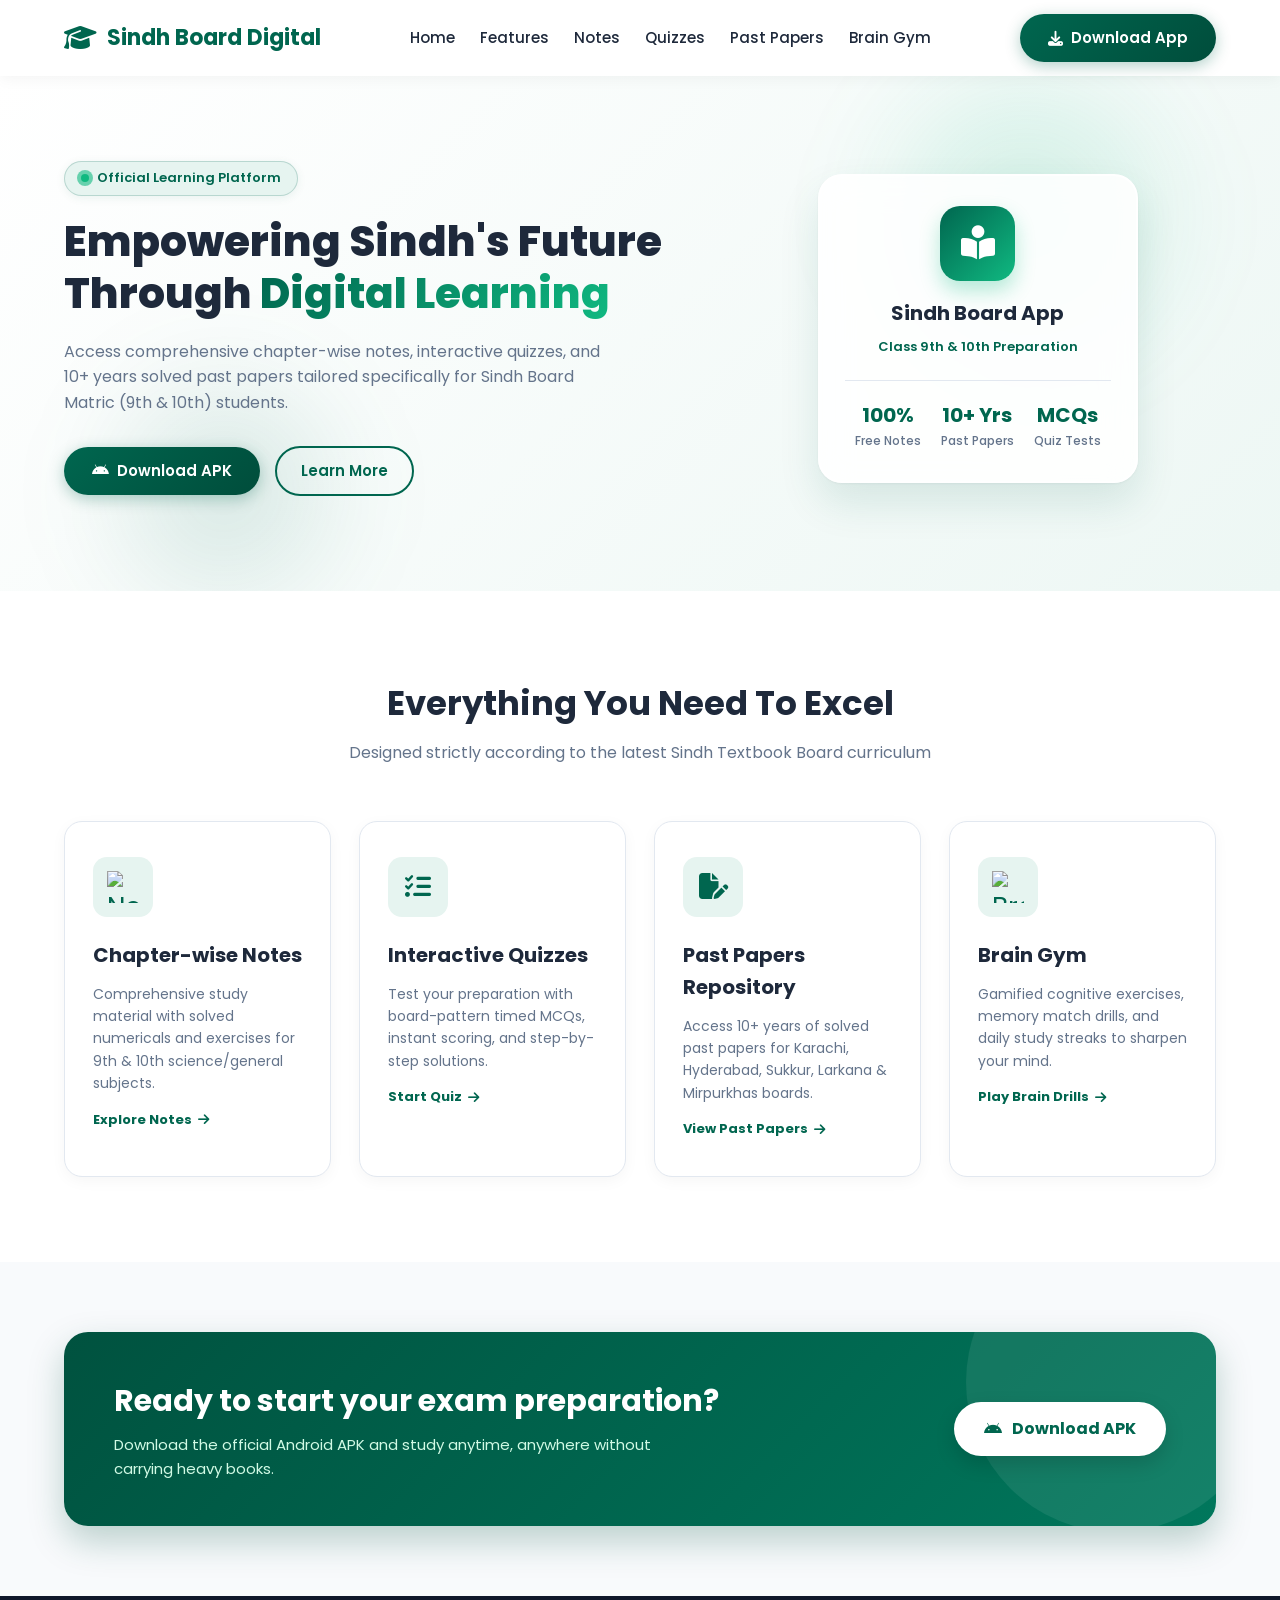
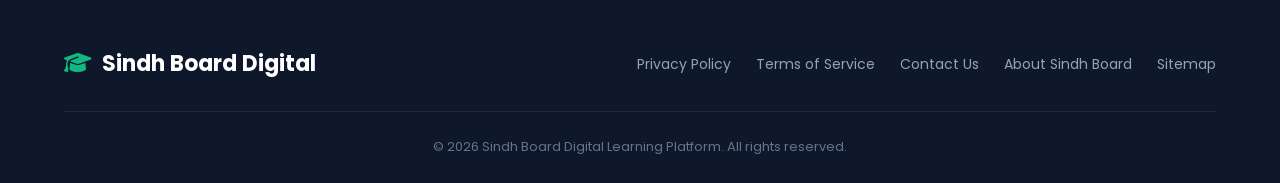
==== index.html @ 85d9850c "add new files and removes files" ====
<!DOCTYPE html>
<html lang="en">

<head>
        <meta charset="UTF-8">
        <meta name="viewport" content="width=device-width, initial-scale=1.0">
        <title>Sindh Board Digital Learning Platform - 9th & 10th</title>

        <link href="https://fonts.googleapis.com/css2?family=Poppins:wght@300;400;500;600;700;800&display=swap"
                rel="stylesheet">
        <link rel="stylesheet" href="https://cdnjs.cloudflare.com/ajax/libs/font-awesome/6.4.0/css/all.min.css">

        <style>
                * {
                        margin: 0;
                        padding: 0;
                        box-sizing: border-box;
                        font-family: 'Poppins', sans-serif;
                }

                :root {
                        --primary-color: #00664f;
                        /* Sindh Board Brand Green */
                        --primary-dark: #004d3b;
                        --primary-light: #e6f4f0;
                        --accent-glow: #10b981;
                        /* Uiverse Emerald Glow */
                        --secondary-color: #f59e0b;
                        --text-dark: #1e293b;
                        --text-muted: #64748b;
                        --bg-light: #f8fafc;
                        --white: #ffffff;
                }

                html {
                        scroll-behavior: smooth;
                }

                body {
                        background-color: var(--bg-light);
                        color: var(--text-dark);
                        line-height: 1.6;
                        overflow-x: hidden;
                }

                a {
                        text-decoration: none;
                        color: inherit;
                }

                .container {
                        width: 90%;
                        max-width: 1200px;
                        margin: auto;
                }

                /* =========================================
           2. Navigation Bar
           ========================================= */
                .navbar {
                        background: rgba(255, 255, 255, 0.92);
                        backdrop-filter: blur(12px);
                        box-shadow: 0 2px 15px rgba(0, 0, 0, 0.05);
                        position: sticky;
                        top: 0;
                        z-index: 100;
                        transition: all 0.3s ease;
                }

                .navbar .container {
                        display: flex;
                        justify-content: space-between;
                        align-items: center;
                        padding: 14px 0;
                }

                .logo {
                        display: flex;
                        align-items: center;
                        gap: 10px;
                        font-size: 22px;
                        font-weight: 700;
                        color: var(--primary-color);
                }

                .logo i {
                        font-size: 26px;
                        animation: pulse-icon 2.5s infinite ease-in-out;
                }

                @keyframes pulse-icon {

                        0%,
                        100% {
                                transform: scale(1);
                        }

                        50% {
                                transform: scale(1.15) rotate(-5deg);
                                color: var(--accent-glow);
                        }
                }

                .nav-links {
                        display: flex;
                        list-style: none;
                        gap: 25px;
                }

                .nav-links a {
                        color: var(--text-dark);
                        font-weight: 500;
                        font-size: 15px;
                        position: relative;
                        padding: 5px 0;
                        transition: color 0.3s ease;
                }

                /* Uiverse Style Animated Underline */
                .nav-links a::after {
                        content: '';
                        position: absolute;
                        bottom: 0;
                        left: 0;
                        width: 0%;
                        height: 2px;
                        background: var(--primary-color);
                        transition: width 0.3s ease;
                        border-radius: 2px;
                }

                .nav-links a:hover::after {
                        width: 100%;
                }

                .nav-links a:hover {
                        color: var(--primary-color);
                }

                /* =========================================
           3. UIverse.io Styled Buttons
           ========================================= */
                /* Uiverse Shiny Shimmer Button */
                .uiverse-btn-shine {
                        position: relative;
                        padding: 12px 28px;
                        font-size: 15px;
                        font-weight: 600;
                        color: #ffffff;
                        background: linear-gradient(135deg, var(--primary-color) 0%, var(--primary-dark) 100%);
                        border: none;
                        border-radius: 30px;
                        cursor: pointer;
                        overflow: hidden;
                        box-shadow: 0 4px 15px rgba(0, 102, 79, 0.3);
                        display: inline-flex;
                        align-items: center;
                        gap: 8px;
                        transition: all 0.3s cubic-bezier(0.25, 0.8, 0.25, 1);
                }

                .uiverse-btn-shine::before {
                        content: '';
                        position: absolute;
                        top: 0;
                        left: -100%;
                        width: 60%;
                        height: 100%;
                        background: linear-gradient(90deg, transparent, rgba(255, 255, 255, 0.4), transparent);
                        transform: skewX(-25deg);
                        transition: all 0.75s;
                }

                .uiverse-btn-shine:hover::before {
                        left: 150%;
                }

                .uiverse-btn-shine:hover {
                        transform: translateY(-3px);
                        box-shadow: 0 8px 25px rgba(0, 102, 79, 0.45);
                }

                .uiverse-btn-shine:active {
                        transform: translateY(1px);
                }

                /* Uiverse Glowing Outline Button */
                .uiverse-btn-outline {
                        position: relative;
                        padding: 11px 24px;
                        font-size: 15px;
                        font-weight: 600;
                        color: var(--primary-color);
                        background: transparent;
                        border: 2px solid var(--primary-color);
                        border-radius: 30px;
                        cursor: pointer;
                        overflow: hidden;
                        transition: all 0.3s ease;
                        z-index: 1;
                }

                .uiverse-btn-outline::before {
                        content: '';
                        position: absolute;
                        top: 0;
                        left: 0;
                        width: 0;
                        height: 100%;
                        background: var(--primary-color);
                        transition: width 0.3s ease;
                        z-index: -1;
                }

                .uiverse-btn-outline:hover {
                        color: var(--white);
                        box-shadow: 0 5px 15px rgba(0, 102, 79, 0.25);
                        transform: translateY(-2px);
                }

                .uiverse-btn-outline:hover::before {
                        width: 100%;
                }

                /* =========================================
           4. Hero Section & Uiverse Floating Elements
           ========================================= */
                .hero {
                        position: relative;
                        padding: 85px 0 95px 0;
                        background: linear-gradient(135deg, #ffffff 0%, #edf7f4 100%);
                        overflow: hidden;
                }

                /* Uiverse Glowing Background Floating Blur Orbs */
                .hero-blob-1 {
                        position: absolute;
                        top: -50px;
                        right: 5%;
                        width: 380px;
                        height: 380px;
                        background: radial-gradient(circle, rgba(16, 185, 129, 0.18) 0%, rgba(255, 255, 255, 0) 70%);
                        border-radius: 50%;
                        filter: blur(40px);
                        animation: uiverse-blob-float 8s infinite alternate ease-in-out;
                        pointer-events: none;
                }

                .hero-blob-2 {
                        position: absolute;
                        bottom: -60px;
                        left: 5%;
                        width: 320px;
                        height: 320px;
                        background: radial-gradient(circle, rgba(0, 102, 79, 0.15) 0%, rgba(255, 255, 255, 0) 70%);
                        border-radius: 50%;
                        filter: blur(40px);
                        animation: uiverse-blob-float 10s infinite alternate-reverse ease-in-out;
                        pointer-events: none;
                }

                @keyframes uiverse-blob-float {
                        0% {
                                transform: translate(0, 0) scale(1);
                        }

                        100% {
                                transform: translate(40px, 30px) scale(1.15);
                        }
                }

                .hero-content {
                        display: flex;
                        align-items: center;
                        justify-content: space-between;
                        gap: 40px;
                        position: relative;
                        z-index: 2;
                }

                .hero-text {
                        flex: 1.2;
                }

                /* Uiverse Glowing Badge with Pulse Dot */
                .uiverse-badge {
                        display: inline-flex;
                        align-items: center;
                        gap: 8px;
                        background-color: var(--primary-light);
                        color: var(--primary-color);
                        padding: 6px 16px;
                        border-radius: 30px;
                        font-size: 13px;
                        font-weight: 600;
                        margin-bottom: 20px;
                        border: 1px solid rgba(0, 102, 79, 0.2);
                        box-shadow: 0 2px 10px rgba(0, 102, 79, 0.08);
                }

                .pulse-dot {
                        width: 8px;
                        height: 8px;
                        background-color: #10b981;
                        border-radius: 50%;
                        position: relative;
                }

                .pulse-dot::after {
                        content: '';
                        position: absolute;
                        top: -4px;
                        left: -4px;
                        width: 16px;
                        height: 16px;
                        border-radius: 50%;
                        background-color: #10b981;
                        opacity: 0.6;
                        animation: uiverse-pulse-ring 1.8s infinite;
                }

                @keyframes uiverse-pulse-ring {
                        0% {
                                transform: scale(0.5);
                                opacity: 0.8;
                        }

                        100% {
                                transform: scale(2.2);
                                opacity: 0;
                        }
                }

                .hero-text h1 {
                        font-size: 42px;
                        line-height: 1.25;
                        color: var(--text-dark);
                        margin-bottom: 18px;
                        font-weight: 800;
                }

                .hero-text h1 span {
                        background: linear-gradient(135deg, var(--primary-color), #10b981);
                        -webkit-background-clip: text;
                        -webkit-text-fill-color: transparent;
                }

                .hero-text p {
                        font-size: 16px;
                        color: var(--text-muted);
                        margin-bottom: 30px;
                        max-width: 540px;
                }

                .hero-buttons {
                        display: flex;
                        gap: 15px;
                        align-items: center;
                }

                .hero-image {
                        flex: 0.9;
                        display: flex;
                        justify-content: center;
                        position: relative;
                }

                /* =========================================
           5. UIverse.io Floating 3D Glassmorphism Card
           ========================================= */
                .uiverse-floating-card {
                        background: rgba(255, 255, 255, 0.88);
                        backdrop-filter: blur(16px);
                        border: 2px solid rgba(255, 255, 255, 0.9);
                        border-radius: 24px;
                        padding: 30px 25px;
                        width: 320px;
                        box-shadow: 0 20px 40px rgba(0, 102, 79, 0.12),
                                0 1px 3px rgba(0, 0, 0, 0.05);
                        text-align: center;
                        position: relative;
                        animation: uiverse-float 4s ease-in-out infinite;
                        transition: transform 0.3s ease, box-shadow 0.3s ease;
                }

                .uiverse-floating-card:hover {
                        animation-play-state: paused;
                        transform: translateY(-8px) scale(1.02);
                        box-shadow: 0 25px 50px rgba(0, 102, 79, 0.2);
                }

                @keyframes uiverse-float {
                        0% {
                                transform: translateY(0px);
                        }

                        50% {
                                transform: translateY(-12px);
                        }

                        100% {
                                transform: translateY(0px);
                        }
                }

                .uiverse-card-icon {
                        width: 75px;
                        height: 75px;
                        background: linear-gradient(135deg, var(--primary-color) 0%, #10b981 100%);
                        color: var(--white);
                        border-radius: 20px;
                        display: flex;
                        align-items: center;
                        justify-content: center;
                        font-size: 34px;
                        margin: 0 auto 16px;
                        box-shadow: 0 10px 20px rgba(16, 185, 129, 0.3);
                        animation: icon-float 3s ease-in-out infinite;
                }

                @keyframes icon-float {

                        0%,
                        100% {
                                transform: rotate(0deg);
                        }

                        50% {
                                transform: rotate(5deg) scale(1.05);
                        }
                }

                .uiverse-floating-card h3 {
                        color: var(--text-dark);
                        font-size: 20px;
                        font-weight: 700;
                        margin-bottom: 4px;
                }

                .uiverse-floating-card span {
                        color: var(--primary-color);
                        font-weight: 600;
                        font-size: 13px;
                }

                .app-stats {
                        display: flex;
                        justify-content: space-around;
                        margin-top: 22px;
                        padding-top: 18px;
                        border-top: 1px solid #e2e8f0;
                }

                .stat-item h4 {
                        color: var(--primary-color);
                        font-size: 20px;
                        font-weight: 700;
                }

                .stat-item p {
                        font-size: 12px;
                        color: var(--text-muted);
                        font-weight: 500;
                }

                /* =========================================
           6. Features Section & Uiverse Glowing Cards
           ========================================= */
                .features {
                        padding: 85px 0;
                        background-color: var(--white);
                        position: relative;
                }

                .section-header {
                        text-align: center;
                        margin-bottom: 55px;
                }

                .section-header h2 {
                        font-size: 34px;
                        color: var(--text-dark);
                        font-weight: 700;
                        margin-bottom: 10px;
                }

                .section-header p {
                        color: var(--text-muted);
                        font-size: 16px;
                }

                .features-grid {
                        display: grid;
                        grid-template-columns: repeat(auto-fit, minmax(260px, 1fr));
                        gap: 28px;
                }

                /* Uiverse Glowing Gradient Border Feature Card */
                .uiverse-feature-card {
                        background-color: #ffffff;
                        padding: 35px 28px;
                        border-radius: 18px;
                        border: 1px solid #e2e8f0;
                        position: relative;
                        overflow: hidden;
                        transition: all 0.4s cubic-bezier(0.175, 0.885, 0.32, 1.275);
                        box-shadow: 0 4px 15px rgba(0, 0, 0, 0.04);
                        z-index: 1;
                }

                /* Animated Glowing Top Bar */
                .uiverse-feature-card::before {
                        content: '';
                        position: absolute;
                        top: 0;
                        left: 0;
                        width: 100%;
                        height: 4px;
                        background: linear-gradient(90deg, var(--primary-color), var(--accent-glow));
                        transform: scaleX(0);
                        transform-origin: left;
                        transition: transform 0.4s ease;
                }

                .uiverse-feature-card:hover {
                        transform: translateY(-8px);
                        border-color: rgba(16, 185, 129, 0.4);
                        box-shadow: 0 15px 30px rgba(0, 102, 79, 0.12);
                }

                .uiverse-feature-card:hover::before {
                        transform: scaleX(1);
                }

                .feature-icon-box {
                        width: 60px;
                        height: 60px;
                        background-color: var(--primary-light);
                        color: var(--primary-color);
                        border-radius: 14px;
                        display: flex;
                        align-items: center;
                        justify-content: center;
                        font-size: 26px;
                        margin-bottom: 22px;
                        transition: all 0.3s ease;
                }

                .uiverse-feature-card:hover .feature-icon-box {
                        background-color: var(--primary-color);
                        color: var(--white);
                        transform: scale(1.1) rotate(5deg);
                        box-shadow: 0 8px 18px rgba(0, 102, 79, 0.25);
                }

                .uiverse-feature-card h3 {
                        font-size: 20px;
                        color: var(--text-dark);
                        font-weight: 700;
                        margin-bottom: 12px;
                }

                .uiverse-feature-card p {
                        font-size: 14px;
                        color: var(--text-muted);
                        line-height: 1.6;
                }

                /* =========================================
           7. Uiverse Animated CTA Banner
           ========================================= */
                .cta-section {
                        padding: 70px 0;
                        background-color: var(--bg-light);
                }

                .uiverse-cta-box {
                        background: linear-gradient(135deg, #00523f 0%, #00775c 50%, #064e3b 100%);
                        background-size: 200% 200%;
                        animation: uiverse-gradient-shift 6s ease infinite;
                        color: var(--white);
                        padding: 45px 50px;
                        border-radius: 24px;
                        display: flex;
                        justify-content: space-between;
                        align-items: center;
                        position: relative;
                        overflow: hidden;
                        box-shadow: 0 15px 35px rgba(0, 82, 63, 0.25);
                }

                @keyframes uiverse-gradient-shift {
                        0% {
                                background-position: 0% 50%;
                        }

                        50% {
                                background-position: 100% 50%;
                        }

                        100% {
                                background-position: 0% 50%;
                        }
                }

                .uiverse-cta-box::after {
                        content: '';
                        position: absolute;
                        width: 300px;
                        height: 300px;
                        background: rgba(255, 255, 255, 0.08);
                        border-radius: 50%;
                        top: -100px;
                        right: -50px;
                        pointer-events: none;
                }

                .cta-text h2 {
                        font-size: 30px;
                        font-weight: 700;
                        margin-bottom: 8px;
                }

                .cta-text p {
                        color: #d1fae5;
                        font-size: 15px;
                        max-width: 550px;
                }

                .btn-uiverse-white {
                        background-color: var(--white);
                        color: var(--primary-color);
                        padding: 14px 30px;
                        border-radius: 30px;
                        font-size: 16px;
                        font-weight: 700;
                        border: none;
                        cursor: pointer;
                        display: inline-flex;
                        align-items: center;
                        gap: 10px;
                        box-shadow: 0 8px 20px rgba(0, 0, 0, 0.15);
                        transition: all 0.3s ease;
                        white-space: nowrap;
                        position: relative;
                        z-index: 2;
                }

                .btn-uiverse-white:hover {
                        background-color: #f0fdf4;
                        transform: translateY(-3px) scale(1.03);
                        box-shadow: 0 12px 25px rgba(0, 0, 0, 0.25);
                        color: var(--primary-dark);
                }

                /* =========================================
           8. Footer
           ========================================= */
                .footer {
                        background-color: #0f172a;
                        color: #94a3b8;
                        padding: 50px 0 25px 0;
                }

                .footer-content {
                        display: flex;
                        justify-content: space-between;
                        align-items: center;
                        flex-wrap: wrap;
                        gap: 25px;
                        padding-bottom: 30px;
                        border-bottom: 1px solid #1e293b;
                }

                .footer-logo {
                        font-size: 22px;
                        font-weight: 700;
                        color: var(--white);
                        display: flex;
                        align-items: center;
                        gap: 10px;
                }

                .footer-links {
                        display: flex;
                        list-style: none;
                        gap: 25px;
                        flex-wrap: wrap;
                }

                .footer-links a {
                        color: #94a3b8;
                        font-size: 14px;
                        transition: all 0.3s ease;
                }

                .footer-links a:hover {
                        color: #10b981;
                        transform: translateX(3px);
                }

                .footer-bottom {
                        text-align: center;
                        padding-top: 25px;
                        font-size: 13px;
                        color: #64748b;
                }

                /* =========================================
           9. Mobile Responsive Media Queries
           ========================================= */
                @media (max-width: 768px) {
                        .nav-links {
                                display: none;
                        }

                        .hero {
                                padding: 50px 0;
                        }

                        .hero-content {
                                flex-direction: column;
                                text-align: center;
                        }

                        .hero-text h1 {
                                font-size: 32px;
                        }

                        .hero-buttons {
                                justify-content: center;
                        }

                        .uiverse-cta-box {
                                flex-direction: column;
                                text-align: center;
                                gap: 25px;
                                padding: 35px 25px;
                        }

                        .footer-content {
                                flex-direction: column;
                                text-align: center;
                        }
                }
        </style>
</head>

<body>

        <!-- 1. NAVIGATION BAR -->
        <header class="navbar">
                <div class="container">
                        <a href="sindh_board_digital_learning_platform.html" class="logo">
                                <i class="fa-solid fa-graduation-cap" style="color: #00664f;"></i>
                                <span>Sindh Board Digital</span>
                        </a>

                        <ul class="nav-links">
                                <li><a href="sindh_board_digital_learning_platform.html">Home</a></li>
                                <li><a href="features.html">Features</a></li>
                                <li><a href="notes.html">Notes</a></li>
                                <li><a href="quizzes.html">Quizzes</a></li>
                                <li><a href="past_papers.html">Past Papers</a></li>
                                <li><a href="brain_gym.html">Brain Gym</a></li>
                        </ul>

                        <a href="https://obrvqhgulesdbshjyzpj.supabase.co/storage/v1/object/public/Download_Apk/Sindh%20Board%20Digital%20Learning%20For%20Class%209%20&10.apk" class="uiverse-btn-shine" download>
                                <i class="fa-solid fa-download"></i> Download App
                        </a>
                </div>
        </header>

        <!-- 2. HERO SECTION WITH UIVERSE ANIMATIONS -->
        <section class="hero">
                <!-- Floating Ambient Glow Orbs -->
                <div class="hero-blob-1"></div>
                <div class="hero-blob-2"></div>

                <div class="container">
                        <div class="hero-content">
                                <!-- Left Side: Hero Text -->
                                <div class="hero-text">
                                        <!-- Uiverse Badge with Live Pulse Dot -->
                                        <div class="uiverse-badge">
                                                <span class="pulse-dot"></span>
                                                <span>Official Learning Platform</span>
                                        </div>

                                        <h1>Empowering Sindh's Future Through <span>Digital Learning</span></h1>

                                        <p>
                                                Access comprehensive chapter-wise notes, interactive quizzes, and 10+
                                                years solved past papers tailored specifically for Sindh Board Matric
                                                (9th & 10th) students.
                                        </p>

                                        <!-- Uiverse Buttons -->
                                        <div class="hero-buttons">
                                                <a href="https://obrvqhgulesdbshjyzpj.supabase.co/storage/v1/object/public/Download_Apk/Sindh%20Board%20Digital%20Learning%20For%20Class%209%20&10.apk" class="uiverse-btn-shine" download>
                                                        <i class="fa-brands fa-android"></i> Download APK
                                                </a>
                                                <a href="features.html" class="uiverse-btn-outline"
                                                        style="text-decoration: none;">
                                                        Learn More
                                                </a>
                                        </div>
                                </div>

                                <!-- Right Side: Uiverse Floating 3D Glassmorphism Card -->
                                <div class="hero-image">
                                        <div class="uiverse-floating-card">
                                                <div class="uiverse-card-icon">
                                                        <i class="fa-solid fa-book-open-reader"></i>
                                                </div>
                                                <h3>Sindh Board App</h3>
                                                <span>Class 9th & 10th Preparation</span>
                                                <div class="app-stats">
                                                        <div class="stat-item">
                                                                <h4>100%</h4>
                                                                <p>Free Notes</p>
                                                        </div>
                                                        <div class="stat-item">
                                                                <h4>10+ Yrs</h4>
                                                                <p>Past Papers</p>
                                                        </div>
                                                        <div class="stat-item">
                                                                <h4>MCQs</h4>
                                                                <p>Quiz Tests</p>
                                                        </div>
                                                </div>
                                        </div>
                                </div>
                        </div>
                </div>
        </section>

        <!-- 3. FEATURES SECTION WITH UIVERSE GLOWING CARDS -->
        <section class="features" id="features">
                <div class="container">
                        <div class="section-header">
                                <h2>Everything You Need To Excel</h2>
                                <p>Designed strictly according to the latest Sindh Textbook Board curriculum</p>
                        </div>

                        <div class="features-grid">
                                <!-- Card 1 -->
                                <a href="notes.html" class="uiverse-feature-card" id="notes"
                                        style="text-decoration: none;">
                                        <div class="feature-icon-box">
                                                <img src="https://obrvqhgulesdbshjyzpj.supabase.co/storage/v1/object/public/icon_subjects/ic_physics.png" alt="Notes"
                                                        style="width: 32px; height: 32px; object-fit: contain;">
                                        </div>
                                        <h3>Chapter-wise Notes</h3>
                                        <p>Comprehensive study material with solved numericals and exercises for 9th &
                                                10th science/general subjects.</p>
                                        <span
                                                style="display: inline-flex; align-items: center; gap: 6px; font-weight: 700; color: var(--primary-color); font-size: 13px; margin-top: 15px;">
                                                Explore Notes <i class="fa-solid fa-arrow-right"></i>
                                        </span>
                                </a>

                                <!-- Card 2 -->
                                <a href="quizzes.html" class="uiverse-feature-card" id="quizzes"
                                        style="text-decoration: none;">
                                        <div class="feature-icon-box">
                                                <i class="fa-solid fa-list-check"></i>
                                        </div>
                                        <h3>Interactive Quizzes</h3>
                                        <p>Test your preparation with board-pattern timed MCQs, instant scoring, and
                                                step-by-step solutions.</p>
                                        <span
                                                style="display: inline-flex; align-items: center; gap: 6px; font-weight: 700; color: var(--primary-color); font-size: 13px; margin-top: 15px;">
                                                Start Quiz <i class="fa-solid fa-arrow-right"></i>
                                        </span>
                                </a>

                                <!-- Card 3 -->
                                <a href="past_papers.html" class="uiverse-feature-card" id="past-papers"
                                        style="text-decoration: none;">
                                        <div class="feature-icon-box">
                                                <i class="fa-solid fa-file-pen"></i>
                                        </div>
                                        <h3>Past Papers Repository</h3>
                                        <p>Access 10+ years of solved past papers for Karachi, Hyderabad, Sukkur,
                                                Larkana & Mirpurkhas boards.</p>
                                        <span
                                                style="display: inline-flex; align-items: center; gap: 6px; font-weight: 700; color: var(--primary-color); font-size: 13px; margin-top: 15px;">
                                                View Past Papers <i class="fa-solid fa-arrow-right"></i>
                                        </span>
                                </a>

                                <!-- Card 4 -->
                                <a href="brain_gym.html" class="uiverse-feature-card" id="brain-gym"
                                        style="text-decoration: none;">
                                        <div class="feature-icon-box">
                                                <img src="https://obrvqhgulesdbshjyzpj.supabase.co/storage/v1/object/public/Brain%20Gym%20achievements/ic_ach_brain_1.png" alt="Brain Gym"
                                                        style="width: 32px; height: 32px; object-fit: contain;">
                                        </div>
                                        <h3>Brain Gym</h3>
                                        <p>Gamified cognitive exercises, memory match drills, and daily study streaks to
                                                sharpen your mind.</p>
                                        <span
                                                style="display: inline-flex; align-items: center; gap: 6px; font-weight: 700; color: var(--primary-color); font-size: 13px; margin-top: 15px;">
                                                Play Brain Drills <i class="fa-solid fa-arrow-right"></i>
                                        </span>
                                </a>
                        </div>
                </div>
        </section>

        <!-- 4. UIVERSE GRADIENT SHIFT CTA BANNER -->
        <section class="cta-section">
                <div class="container">
                        <div class="uiverse-cta-box">
                                <div class="cta-text">
                                        <h2>Ready to start your exam preparation?</h2>
                                        <p>Download the official Android APK and study anytime, anywhere without
                                                carrying heavy books.</p>
                                </div>
                                <a href="https://obrvqhgulesdbshjyzpj.supabase.co/storage/v1/object/public/Download_Apk/Sindh%20Board%20Digital%20Learning%20For%20Class%209%20&10.apk" class="btn-uiverse-white" download>
                                        <i class="fa-brands fa-android"></i> Download APK
                                </a>
                        </div>
                </div>
        </section>

        <!-- 5. FOOTER -->
        <footer class="footer">
                <div class="container">
                        <div class="footer-content">
                                <div class="footer-logo">
                                        <i class="fa-solid fa-graduation-cap" style="color: #10b981;"></i>
                                        <span>Sindh Board Digital</span>
                                </div>
                                <ul class="footer-links">
                                        <li><a href="#">Privacy Policy</a></li>
                                        <li><a href="#">Terms of Service</a></li>
                                        <li><a href="#">Contact Us</a></li>
                                        <li><a href="#">About Sindh Board</a></li>
                                        <li><a href="#">Sitemap</a></li>
                                </ul>
                        </div>
                        <div class="footer-bottom">
                                &copy; 2026 Sindh Board Digital Learning Platform. All rights reserved.
                        </div>
                </div>
        </footer>

        <!-- JAVASCRIPT -->
        <script>
                // Function for Download Button click
                function downloadApp() {
                        window.location.href = "https://obrvqhgulesdbshjyzpj.supabase.co/storage/v1/object/public/Download_Apk/Sindh%20Board%20Digital%20Learning%20For%20Class%209%20&10.apk";
                }

                // Smooth Scroll to Features
                function scrollToFeatures() {
                        document.getElementById('features').scrollIntoView({ behavior: 'smooth' });
                }
        </script>
</body>

</html>
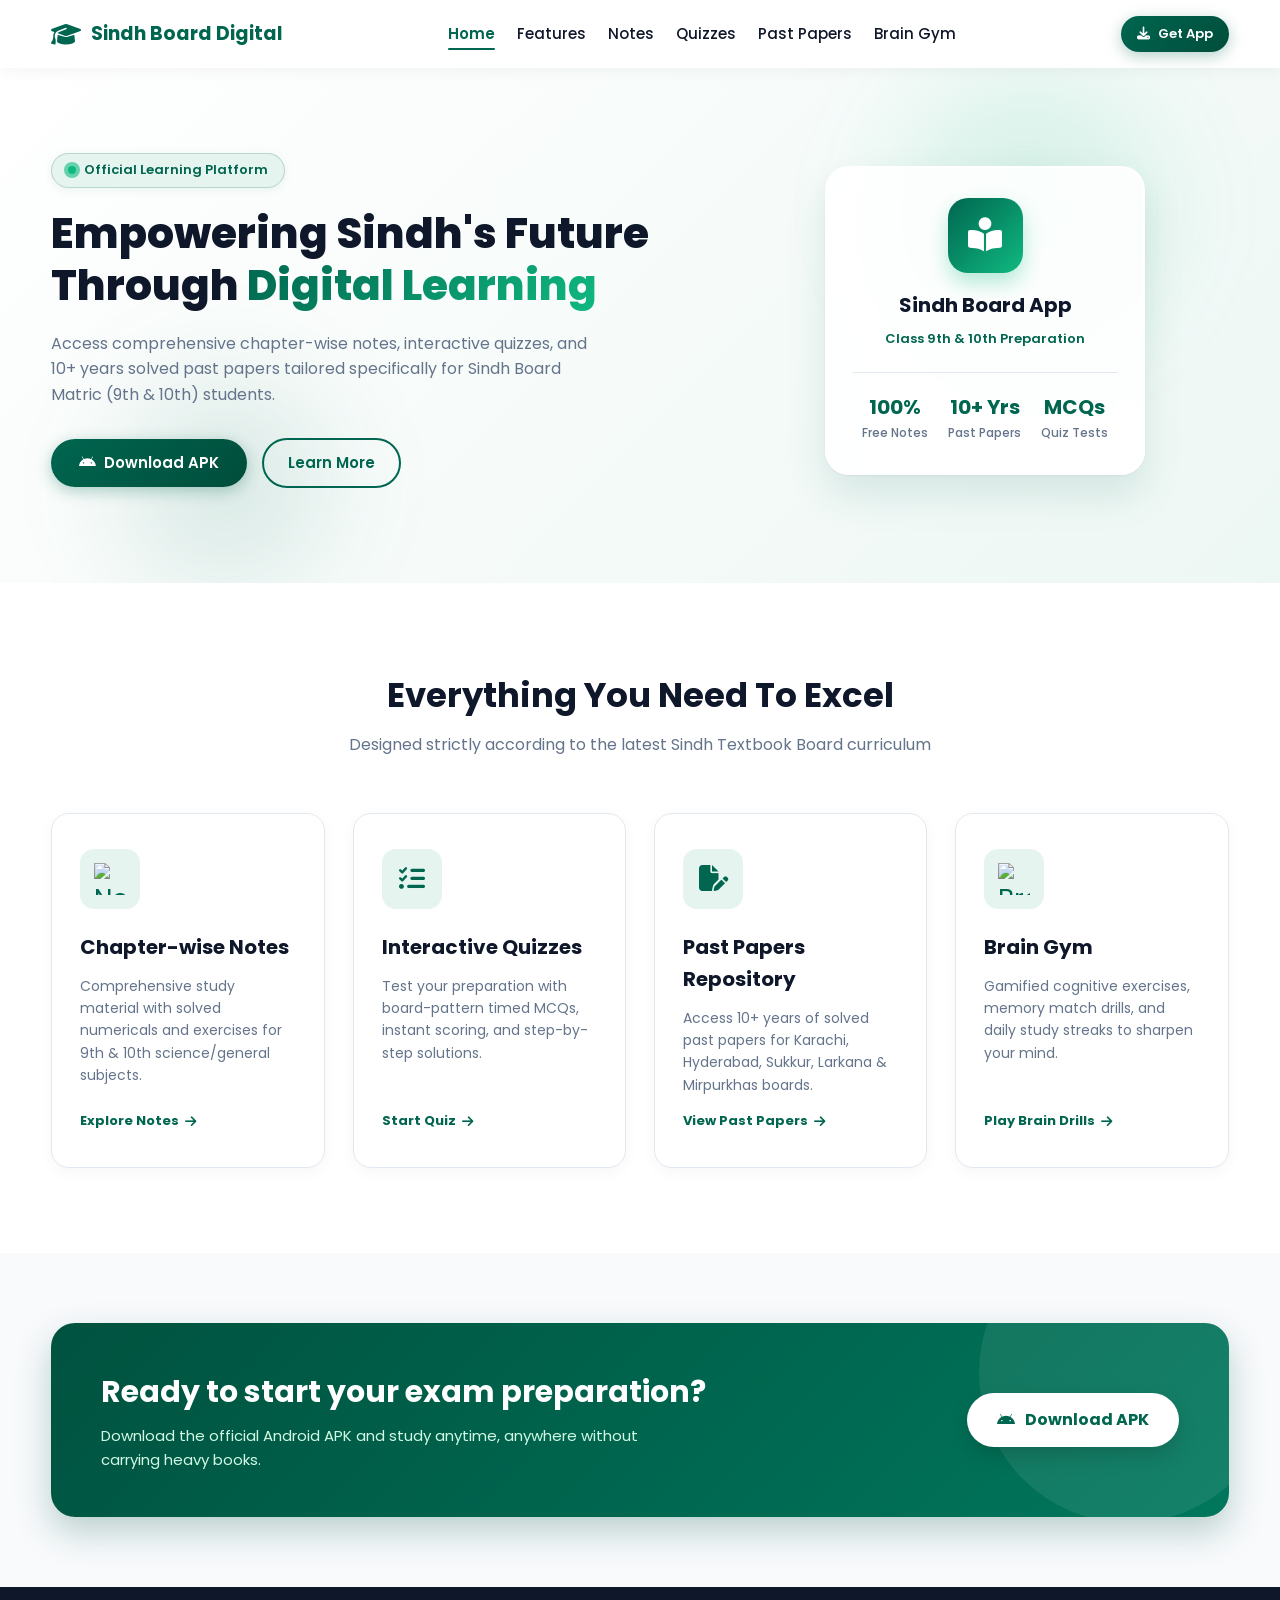
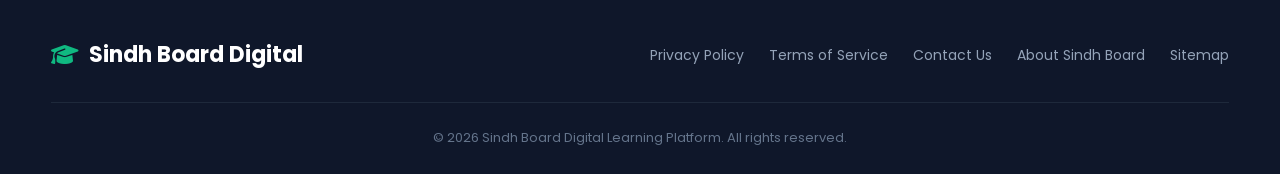
==== commit 205b9805: "refresh new code" ====
--- a/index.html
+++ b/index.html
@@ -6,141 +6,15 @@
         <meta name="viewport" content="width=device-width, initial-scale=1.0">
         <title>Sindh Board Digital Learning Platform - 9th & 10th</title>
 
-        <link href="https://fonts.googleapis.com/css2?family=Poppins:wght@300;400;500;600;700;800&display=swap"
-                rel="stylesheet">
+        <!-- Google Fonts & Font Awesome Icons -->
+        <link href="https://fonts.googleapis.com/css2?family=Poppins:wght@300;400;500;600;700;800&display=swap" rel="stylesheet">
         <link rel="stylesheet" href="https://cdnjs.cloudflare.com/ajax/libs/font-awesome/6.4.0/css/all.min.css">
+        
+        <!-- Main Global Stylesheet -->
+        <link rel="stylesheet" href="styles.css">
 
         <style>
-                * {
-                        margin: 0;
-                        padding: 0;
-                        box-sizing: border-box;
-                        font-family: 'Poppins', sans-serif;
-                }
-
-                :root {
-                        --primary-color: #00664f;
-                        /* Sindh Board Brand Green */
-                        --primary-dark: #004d3b;
-                        --primary-light: #e6f4f0;
-                        --accent-glow: #10b981;
-                        /* Uiverse Emerald Glow */
-                        --secondary-color: #f59e0b;
-                        --text-dark: #1e293b;
-                        --text-muted: #64748b;
-                        --bg-light: #f8fafc;
-                        --white: #ffffff;
-                }
-
-                html {
-                        scroll-behavior: smooth;
-                }
-
-                body {
-                        background-color: var(--bg-light);
-                        color: var(--text-dark);
-                        line-height: 1.6;
-                        overflow-x: hidden;
-                }
-
-                a {
-                        text-decoration: none;
-                        color: inherit;
-                }
-
-                .container {
-                        width: 90%;
-                        max-width: 1200px;
-                        margin: auto;
-                }
-
-                /* =========================================
-           2. Navigation Bar
-           ========================================= */
-                .navbar {
-                        background: rgba(255, 255, 255, 0.92);
-                        backdrop-filter: blur(12px);
-                        box-shadow: 0 2px 15px rgba(0, 0, 0, 0.05);
-                        position: sticky;
-                        top: 0;
-                        z-index: 100;
-                        transition: all 0.3s ease;
-                }
-
-                .navbar .container {
-                        display: flex;
-                        justify-content: space-between;
-                        align-items: center;
-                        padding: 14px 0;
-                }
-
-                .logo {
-                        display: flex;
-                        align-items: center;
-                        gap: 10px;
-                        font-size: 22px;
-                        font-weight: 700;
-                        color: var(--primary-color);
-                }
-
-                .logo i {
-                        font-size: 26px;
-                        animation: pulse-icon 2.5s infinite ease-in-out;
-                }
-
-                @keyframes pulse-icon {
-
-                        0%,
-                        100% {
-                                transform: scale(1);
-                        }
-
-                        50% {
-                                transform: scale(1.15) rotate(-5deg);
-                                color: var(--accent-glow);
-                        }
-                }
-
-                .nav-links {
-                        display: flex;
-                        list-style: none;
-                        gap: 25px;
-                }
-
-                .nav-links a {
-                        color: var(--text-dark);
-                        font-weight: 500;
-                        font-size: 15px;
-                        position: relative;
-                        padding: 5px 0;
-                        transition: color 0.3s ease;
-                }
-
-                /* Uiverse Style Animated Underline */
-                .nav-links a::after {
-                        content: '';
-                        position: absolute;
-                        bottom: 0;
-                        left: 0;
-                        width: 0%;
-                        height: 2px;
-                        background: var(--primary-color);
-                        transition: width 0.3s ease;
-                        border-radius: 2px;
-                }
-
-                .nav-links a:hover::after {
-                        width: 100%;
-                }
-
-                .nav-links a:hover {
-                        color: var(--primary-color);
-                }
-
-                /* =========================================
-           3. UIverse.io Styled Buttons
-           ========================================= */
-                /* Uiverse Shiny Shimmer Button */
+                /* CTA Button Shine Effect */
                 .uiverse-btn-shine {
                         position: relative;
                         padding: 12px 28px;
@@ -184,7 +58,7 @@
                         transform: translateY(1px);
                 }
 
-                /* Uiverse Glowing Outline Button */
+                /* Glowing Outline Button */
                 .uiverse-btn-outline {
                         position: relative;
                         padding: 11px 24px;
@@ -198,6 +72,9 @@
                         overflow: hidden;
                         transition: all 0.3s ease;
                         z-index: 1;
+                        display: inline-flex;
+                        align-items: center;
+                        justify-content: center;
                 }
 
                 .uiverse-btn-outline::before {
@@ -222,9 +99,7 @@
                         width: 100%;
                 }
 
-                /* =========================================
-           4. Hero Section & Uiverse Floating Elements
-           ========================================= */
+                /* Hero Section */
                 .hero {
                         position: relative;
                         padding: 85px 0 95px 0;
@@ -232,7 +107,7 @@
                         overflow: hidden;
                 }
 
-                /* Uiverse Glowing Background Floating Blur Orbs */
+                /* Ambient Background Floating Blur Orbs */
                 .hero-blob-1 {
                         position: absolute;
                         top: -50px;
@@ -282,7 +157,7 @@
                         flex: 1.2;
                 }
 
-                /* Uiverse Glowing Badge with Pulse Dot */
+                /* Glowing Badge with Pulse Dot */
                 .uiverse-badge {
                         display: inline-flex;
                         align-items: center;
@@ -365,9 +240,6 @@
                         position: relative;
                 }
 
-                /* =========================================
-           5. UIverse.io Floating 3D Glassmorphism Card
-           ========================================= */
                 .uiverse-floating-card {
                         background: rgba(255, 255, 255, 0.88);
                         backdrop-filter: blur(16px);
@@ -419,7 +291,6 @@
                 }
 
                 @keyframes icon-float {
-
                         0%,
                         100% {
                                 transform: rotate(0deg);
@@ -463,9 +334,7 @@
                         font-weight: 500;
                 }
 
-                /* =========================================
-           6. Features Section & Uiverse Glowing Cards
-           ========================================= */
+                /* Features Overview Section */
                 .features {
                         padding: 85px 0;
                         background-color: var(--white);
@@ -495,7 +364,7 @@
                         gap: 28px;
                 }
 
-                /* Uiverse Glowing Gradient Border Feature Card */
+                /* Feature Link Card */
                 .uiverse-feature-card {
                         background-color: #ffffff;
                         padding: 35px 28px;
@@ -506,9 +375,10 @@
                         transition: all 0.4s cubic-bezier(0.175, 0.885, 0.32, 1.275);
                         box-shadow: 0 4px 15px rgba(0, 0, 0, 0.04);
                         z-index: 1;
-                }
-
-                /* Animated Glowing Top Bar */
+                        display: flex;
+                        flex-direction: column;
+                }
+
                 .uiverse-feature-card::before {
                         content: '';
                         position: absolute;
@@ -564,11 +434,20 @@
                         font-size: 14px;
                         color: var(--text-muted);
                         line-height: 1.6;
-                }
-
-                /* =========================================
-           7. Uiverse Animated CTA Banner
-           ========================================= */
+                        flex-grow: 1;
+                }
+
+                .feature-card-link {
+                        display: inline-flex;
+                        align-items: center;
+                        gap: 6px;
+                        font-weight: 700;
+                        color: var(--primary-color);
+                        font-size: 13px;
+                        margin-top: 15px;
+                }
+
+                /* Call to Action Banner */
                 .cta-section {
                         padding: 70px 0;
                         background-color: var(--bg-light);
@@ -587,6 +466,8 @@
                         position: relative;
                         overflow: hidden;
                         box-shadow: 0 15px 35px rgba(0, 82, 63, 0.25);
+                        flex-wrap: wrap;
+                        gap: 20px;
                 }
 
                 @keyframes uiverse-gradient-shift {
@@ -653,9 +534,7 @@
                         color: var(--primary-dark);
                 }
 
-                /* =========================================
-           8. Footer
-           ========================================= */
+                /* Footer */
                 .footer {
                         background-color: #0f172a;
                         color: #94a3b8;
@@ -705,59 +584,22 @@
                         font-size: 13px;
                         color: #64748b;
                 }
-
-                /* =========================================
-           9. Mobile Responsive Media Queries
-           ========================================= */
-                @media (max-width: 768px) {
-                        .nav-links {
-                                display: none;
-                        }
-
-                        .hero {
-                                padding: 50px 0;
-                        }
-
-                        .hero-content {
-                                flex-direction: column;
-                                text-align: center;
-                        }
-
-                        .hero-text h1 {
-                                font-size: 32px;
-                        }
-
-                        .hero-buttons {
-                                justify-content: center;
-                        }
-
-                        .uiverse-cta-box {
-                                flex-direction: column;
-                                text-align: center;
-                                gap: 25px;
-                                padding: 35px 25px;
-                        }
-
-                        .footer-content {
-                                flex-direction: column;
-                                text-align: center;
-                        }
-                }
         </style>
 </head>
 
 <body>
 
-        <!-- 1. NAVIGATION BAR -->
+        <!-- ==================== HEADER & NAVIGATION ==================== -->
         <header class="navbar">
                 <div class="container">
-                        <a href="sindh_board_digital_learning_platform.html" class="logo">
-                                <i class="fa-solid fa-graduation-cap" style="color: #00664f;"></i>
+                        <a href="index.html" class="logo">
+                                <i class="fa-solid fa-graduation-cap"></i>
                                 <span>Sindh Board Digital</span>
                         </a>
 
+                        <!-- Desktop Nav Links -->
                         <ul class="nav-links">
-                                <li><a href="sindh_board_digital_learning_platform.html">Home</a></li>
+                                <li><a href="index.html" class="active">Home</a></li>
                                 <li><a href="features.html">Features</a></li>
                                 <li><a href="notes.html">Notes</a></li>
                                 <li><a href="quizzes.html">Quizzes</a></li>
@@ -765,13 +607,33 @@
                                 <li><a href="brain_gym.html">Brain Gym</a></li>
                         </ul>
 
-                        <a href="https://obrvqhgulesdbshjyzpj.supabase.co/storage/v1/object/public/Download_Apk/Sindh%20Board%20Digital%20Learning%20For%20Class%209%20&10.apk" class="uiverse-btn-shine" download>
-                                <i class="fa-solid fa-download"></i> Download App
+                        <!-- Mobile Hamburger Toggle -->
+                        <button class="mobile-menu-toggle" id="mobileMenuToggle" aria-label="Toggle Navigation Menu">
+                                <i class="fa-solid fa-bars"></i>
+                        </button>
+
+                        <!-- Download App Button (Compact Nav Size) -->
+                        <a href="https://obrvqhgulesdbshjyzpj.supabase.co/storage/v1/object/public/Download_Apk/Sindh%20Board%20Digital%20Learning%20For%20Class%209%20&10.apk"
+                                class="uiverse-btn-shine" download
+                                style="padding: 8px 16px; font-size: 13px; border-radius: 20px;">
+                                <i class="fa-solid fa-download"></i> Get App
                         </a>
                 </div>
         </header>
 
-        <!-- 2. HERO SECTION WITH UIVERSE ANIMATIONS -->
+        <!-- ==================== MOBILE MENU ==================== -->
+        <div class="mobile-menu" id="mobileMenu">
+                <ul class="nav-links">
+                        <li><a href="index.html" class="active">Home</a></li>
+                        <li><a href="features.html">Features</a></li>
+                        <li><a href="notes.html">Notes</a></li>
+                        <li><a href="quizzes.html">Quizzes</a></li>
+                        <li><a href="past_papers.html">Past Papers</a></li>
+                        <li><a href="brain_gym.html">Brain Gym</a></li>
+                </ul>
+        </div>
+
+        <!-- ==================== HERO SECTION ==================== -->
         <section class="hero">
                 <!-- Floating Ambient Glow Orbs -->
                 <div class="hero-blob-1"></div>
@@ -779,9 +641,9 @@
 
                 <div class="container">
                         <div class="hero-content">
-                                <!-- Left Side: Hero Text -->
+                                <!-- Left Column: Hero Text -->
                                 <div class="hero-text">
-                                        <!-- Uiverse Badge with Live Pulse Dot -->
+                                        <!-- Live Pulse Badge -->
                                         <div class="uiverse-badge">
                                                 <span class="pulse-dot"></span>
                                                 <span>Official Learning Platform</span>
@@ -795,19 +657,18 @@
                                                 (9th & 10th) students.
                                         </p>
 
-                                        <!-- Uiverse Buttons -->
+                                        <!-- Call to Action Buttons -->
                                         <div class="hero-buttons">
                                                 <a href="https://obrvqhgulesdbshjyzpj.supabase.co/storage/v1/object/public/Download_Apk/Sindh%20Board%20Digital%20Learning%20For%20Class%209%20&10.apk" class="uiverse-btn-shine" download>
                                                         <i class="fa-brands fa-android"></i> Download APK
                                                 </a>
-                                                <a href="features.html" class="uiverse-btn-outline"
-                                                        style="text-decoration: none;">
+                                                <a href="features.html" class="uiverse-btn-outline">
                                                         Learn More
                                                 </a>
                                         </div>
                                 </div>
 
-                                <!-- Right Side: Uiverse Floating 3D Glassmorphism Card -->
+                                <!-- Right Column: Floating 3D Card -->
                                 <div class="hero-image">
                                         <div class="uiverse-floating-card">
                                                 <div class="uiverse-card-icon">
@@ -835,7 +696,7 @@
                 </div>
         </section>
 
-        <!-- 3. FEATURES SECTION WITH UIVERSE GLOWING CARDS -->
+        <!-- ==================== CORE FEATURES OVERVIEW ==================== -->
         <section class="features" id="features">
                 <div class="container">
                         <div class="section-header">
@@ -844,64 +705,52 @@
                         </div>
 
                         <div class="features-grid">
-                                <!-- Card 1 -->
-                                <a href="notes.html" class="uiverse-feature-card" id="notes"
-                                        style="text-decoration: none;">
+                                <!-- Feature Card 1: Chapter-wise Notes -->
+                                <a href="notes.html" class="uiverse-feature-card" id="notes">
                                         <div class="feature-icon-box">
-                                                <img src="https://obrvqhgulesdbshjyzpj.supabase.co/storage/v1/object/public/icon_subjects/ic_physics.png" alt="Notes"
+                                                <img src="https://obrvqhgulesdbshjyzpj.supabase.co/storage/v1/object/public/icon_subjects/ic_physics.png" alt="Notes Icon"
                                                         style="width: 32px; height: 32px; object-fit: contain;">
                                         </div>
                                         <h3>Chapter-wise Notes</h3>
-                                        <p>Comprehensive study material with solved numericals and exercises for 9th &
-                                                10th science/general subjects.</p>
-                                        <span
-                                                style="display: inline-flex; align-items: center; gap: 6px; font-weight: 700; color: var(--primary-color); font-size: 13px; margin-top: 15px;">
+                                        <p>Comprehensive study material with solved numericals and exercises for 9th & 10th science/general subjects.</p>
+                                        <span class="feature-card-link">
                                                 Explore Notes <i class="fa-solid fa-arrow-right"></i>
                                         </span>
                                 </a>
 
-                                <!-- Card 2 -->
-                                <a href="quizzes.html" class="uiverse-feature-card" id="quizzes"
-                                        style="text-decoration: none;">
+                                <!-- Feature Card 2: Interactive Quizzes -->
+                                <a href="quizzes.html" class="uiverse-feature-card" id="quizzes">
                                         <div class="feature-icon-box">
                                                 <i class="fa-solid fa-list-check"></i>
                                         </div>
                                         <h3>Interactive Quizzes</h3>
-                                        <p>Test your preparation with board-pattern timed MCQs, instant scoring, and
-                                                step-by-step solutions.</p>
-                                        <span
-                                                style="display: inline-flex; align-items: center; gap: 6px; font-weight: 700; color: var(--primary-color); font-size: 13px; margin-top: 15px;">
+                                        <p>Test your preparation with board-pattern timed MCQs, instant scoring, and step-by-step solutions.</p>
+                                        <span class="feature-card-link">
                                                 Start Quiz <i class="fa-solid fa-arrow-right"></i>
                                         </span>
                                 </a>
 
-                                <!-- Card 3 -->
-                                <a href="past_papers.html" class="uiverse-feature-card" id="past-papers"
-                                        style="text-decoration: none;">
+                                <!-- Feature Card 3: Past Papers Repository -->
+                                <a href="past_papers.html" class="uiverse-feature-card" id="past-papers">
                                         <div class="feature-icon-box">
                                                 <i class="fa-solid fa-file-pen"></i>
                                         </div>
                                         <h3>Past Papers Repository</h3>
-                                        <p>Access 10+ years of solved past papers for Karachi, Hyderabad, Sukkur,
-                                                Larkana & Mirpurkhas boards.</p>
-                                        <span
-                                                style="display: inline-flex; align-items: center; gap: 6px; font-weight: 700; color: var(--primary-color); font-size: 13px; margin-top: 15px;">
+                                        <p>Access 10+ years of solved past papers for Karachi, Hyderabad, Sukkur, Larkana & Mirpurkhas boards.</p>
+                                        <span class="feature-card-link">
                                                 View Past Papers <i class="fa-solid fa-arrow-right"></i>
                                         </span>
                                 </a>
 
-                                <!-- Card 4 -->
-                                <a href="brain_gym.html" class="uiverse-feature-card" id="brain-gym"
-                                        style="text-decoration: none;">
+                                <!-- Feature Card 4: Brain Gym Drills -->
+                                <a href="brain_gym.html" class="uiverse-feature-card" id="brain-gym">
                                         <div class="feature-icon-box">
-                                                <img src="https://obrvqhgulesdbshjyzpj.supabase.co/storage/v1/object/public/Brain%20Gym%20achievements/ic_ach_brain_1.png" alt="Brain Gym"
+                                                <img src="https://obrvqhgulesdbshjyzpj.supabase.co/storage/v1/object/public/Brain%20Gym%20achievements/ic_ach_brain_1.png" alt="Brain Gym Icon"
                                                         style="width: 32px; height: 32px; object-fit: contain;">
                                         </div>
                                         <h3>Brain Gym</h3>
-                                        <p>Gamified cognitive exercises, memory match drills, and daily study streaks to
-                                                sharpen your mind.</p>
-                                        <span
-                                                style="display: inline-flex; align-items: center; gap: 6px; font-weight: 700; color: var(--primary-color); font-size: 13px; margin-top: 15px;">
+                                        <p>Gamified cognitive exercises, memory match drills, and daily study streaks to sharpen your mind.</p>
+                                        <span class="feature-card-link">
                                                 Play Brain Drills <i class="fa-solid fa-arrow-right"></i>
                                         </span>
                                 </a>
@@ -909,14 +758,13 @@
                 </div>
         </section>
 
-        <!-- 4. UIVERSE GRADIENT SHIFT CTA BANNER -->
+        <!-- ==================== CTA BANNER ==================== -->
         <section class="cta-section">
                 <div class="container">
                         <div class="uiverse-cta-box">
                                 <div class="cta-text">
                                         <h2>Ready to start your exam preparation?</h2>
-                                        <p>Download the official Android APK and study anytime, anywhere without
-                                                carrying heavy books.</p>
+                                        <p>Download the official Android APK and study anytime, anywhere without carrying heavy books.</p>
                                 </div>
                                 <a href="https://obrvqhgulesdbshjyzpj.supabase.co/storage/v1/object/public/Download_Apk/Sindh%20Board%20Digital%20Learning%20For%20Class%209%20&10.apk" class="btn-uiverse-white" download>
                                         <i class="fa-brands fa-android"></i> Download APK
@@ -925,7 +773,7 @@
                 </div>
         </section>
 
-        <!-- 5. FOOTER -->
+        <!-- ==================== FOOTER ==================== -->
         <footer class="footer">
                 <div class="container">
                         <div class="footer-content">
@@ -947,16 +795,50 @@
                 </div>
         </footer>
 
-        <!-- JAVASCRIPT -->
+        <!-- ==================== JAVASCRIPT LOGIC ==================== -->
         <script>
-                // Function for Download Button click
-                function downloadApp() {
-                        window.location.href = "https://obrvqhgulesdbshjyzpj.supabase.co/storage/v1/object/public/Download_Apk/Sindh%20Board%20Digital%20Learning%20For%20Class%209%20&10.apk";
-                }
-
-                // Smooth Scroll to Features
-                function scrollToFeatures() {
-                        document.getElementById('features').scrollIntoView({ behavior: 'smooth' });
+                // Mobile Menu Toggle with Smooth Animation
+                const mobileMenuToggle = document.getElementById('mobileMenuToggle');
+                const mobileMenu = document.getElementById('mobileMenu');
+
+                if (mobileMenuToggle && mobileMenu) {
+                        mobileMenuToggle.addEventListener('click', function () {
+                                const isActive = mobileMenu.classList.contains('active');
+
+                                if (isActive) {
+                                        mobileMenu.classList.add('closing');
+                                        setTimeout(() => {
+                                                mobileMenu.classList.remove('active', 'closing');
+                                                this.innerHTML = '<i class="fa-solid fa-bars"></i>';
+                                        }, 300);
+                                } else {
+                                        mobileMenu.classList.add('active');
+                                        this.innerHTML = '<i class="fa-solid fa-times"></i>';
+                                }
+                        });
+
+                        // Close menu when a link is clicked
+                        const menuLinks = mobileMenu.querySelectorAll('a');
+                        menuLinks.forEach(link => {
+                                link.addEventListener('click', function () {
+                                        mobileMenu.classList.add('closing');
+                                        setTimeout(() => {
+                                                mobileMenu.classList.remove('active', 'closing');
+                                                mobileMenuToggle.innerHTML = '<i class="fa-solid fa-bars"></i>';
+                                        }, 300);
+                                });
+                        });
+
+                        // Close menu on Escape key
+                        document.addEventListener('keydown', function (event) {
+                                if (event.key === 'Escape' && mobileMenu.classList.contains('active')) {
+                                        mobileMenu.classList.add('closing');
+                                        setTimeout(() => {
+                                                mobileMenu.classList.remove('active', 'closing');
+                                                mobileMenuToggle.innerHTML = '<i class="fa-solid fa-bars"></i>';
+                                        }, 300);
+                                }
+                        });
                 }
         </script>
 </body>
--- a/styles.css
+++ b/styles.css
@@ -0,0 +1,539 @@
+/* ==========================================================================
+   Sindh Board Digital Learning Platform - Master Stylesheet
+   ========================================================================== */
+
+/* --- CSS Reset & Global Tokens --- */
+* {
+    margin: 0;
+    padding: 0;
+    box-sizing: border-box;
+    font-family: 'Poppins', sans-serif;
+}
+
+:root {
+    --primary-color: #00664f;
+    --primary-dark: #004d3b;
+    --primary-light: #e6f4f0;
+    --cyber-purple: #6366f1;
+    --cyber-purple-dark: #4338ca;
+    --cyber-violet: #8b5cf6;
+    --accent-glow: #10b981;
+    --accent-gold: #f59e0b;
+    --accent-red: #ef4444;
+    --text-dark: #0f172a;
+    --text-muted: #64748b;
+    --bg-light: #f8fafc;
+    --white: #ffffff;
+    --card-shadow: 0 10px 30px rgba(99, 102, 241, 0.08);
+    --navbar-height: 68px;
+}
+
+html {
+    scroll-behavior: smooth;
+}
+
+body {
+    background-color: var(--bg-light);
+    color: var(--text-dark);
+    line-height: 1.6;
+    overflow-x: hidden;
+}
+
+a {
+    text-decoration: none;
+    color: inherit;
+}
+
+/* --- Container Utility --- */
+.container {
+    width: 92%;
+    max-width: 1200px;
+    margin: auto;
+}
+
+/* --- Navigation Bar --- */
+.navbar {
+    background: rgba(255, 255, 255, 0.95);
+    backdrop-filter: blur(12px);
+    -webkit-backdrop-filter: blur(12px);
+    box-shadow: 0 2px 15px rgba(0, 0, 0, 0.05);
+    position: sticky;
+    top: 0;
+    z-index: 1000;
+    height: var(--navbar-height);
+    display: flex;
+    align-items: center;
+    transition: all 0.3s ease;
+}
+
+.navbar .container {
+    display: flex;
+    justify-content: space-between;
+    align-items: center;
+}
+
+.logo {
+    display: flex;
+    align-items: center;
+    gap: 10px;
+    font-size: 19px;
+    font-weight: 700;
+    color: var(--primary-color);
+    text-decoration: none;
+    white-space: nowrap;
+    transition: transform 0.2s ease;
+}
+
+.logo:hover {
+    transform: scale(1.02);
+}
+
+.logo i {
+    font-size: 24px;
+    color: var(--primary-color);
+}
+
+/* Desktop Navigation Links */
+.nav-links {
+    display: flex;
+    list-style: none;
+    gap: 22px;
+    align-items: center;
+}
+
+.nav-links a {
+    color: var(--text-dark);
+    font-weight: 500;
+    font-size: 15px;
+    padding: 6px 0;
+    position: relative;
+    transition: color 0.3s;
+}
+
+.nav-links a::after {
+    content: '';
+    position: absolute;
+    bottom: 0;
+    left: 0;
+    width: 0%;
+    height: 2.5px;
+    background: var(--primary-color);
+    transition: width 0.3s ease;
+    border-radius: 2px;
+}
+
+.nav-links a:hover::after,
+.nav-links a.active::after {
+    width: 100%;
+}
+
+.nav-links a:hover,
+.nav-links a.active {
+    color: var(--primary-color);
+    font-weight: 600;
+}
+
+/* --- Mobile Menu Toggle Hamburger Button --- */
+.mobile-menu-toggle {
+    display: none;
+    background: transparent;
+    border: none;
+    font-size: 24px;
+    cursor: pointer;
+    color: var(--primary-color);
+    padding: 8px 12px;
+    border-radius: 8px;
+    transition: all 0.3s ease;
+    align-items: center;
+    justify-content: center;
+    outline: none;
+}
+
+.mobile-menu-toggle:hover {
+    background-color: var(--primary-light);
+}
+
+.mobile-menu-toggle i {
+    transition: transform 0.3s ease;
+}
+
+/* --- Mobile Dropdown Navigation Drawer --- */
+.mobile-menu {
+    display: none;
+    position: fixed;
+    top: var(--navbar-height);
+    left: 0;
+    right: 0;
+    background: rgba(255, 255, 255, 0.98);
+    backdrop-filter: blur(16px);
+    -webkit-backdrop-filter: blur(16px);
+    box-shadow: 0 15px 30px rgba(0, 0, 0, 0.1);
+    border-bottom: 2px solid var(--primary-light);
+    z-index: 999;
+    max-height: calc(100vh - var(--navbar-height));
+    overflow-y: auto;
+    padding: 12px 20px 20px 20px;
+    transform: translateY(-10px);
+    opacity: 0;
+    pointer-events: none;
+    transition: all 0.35s cubic-bezier(0.34, 1.56, 0.64, 1);
+}
+
+.mobile-menu.active {
+    display: block;
+    transform: translateY(0);
+    opacity: 1;
+    pointer-events: auto;
+}
+
+.mobile-menu.closing {
+    transform: translateY(-15px);
+    opacity: 0;
+    pointer-events: none;
+}
+
+.mobile-menu ul {
+    list-style: none;
+    display: flex;
+    flex-direction: column;
+    gap: 6px;
+}
+
+.mobile-menu li {
+    opacity: 0;
+    transform: translateY(8px);
+    transition: all 0.3s ease;
+}
+
+.mobile-menu.active li {
+    opacity: 1;
+    transform: translateY(0);
+}
+
+.mobile-menu.active li:nth-child(1) {
+    transition-delay: 0.05s;
+}
+
+.mobile-menu.active li:nth-child(2) {
+    transition-delay: 0.10s;
+}
+
+.mobile-menu.active li:nth-child(3) {
+    transition-delay: 0.15s;
+}
+
+.mobile-menu.active li:nth-child(4) {
+    transition-delay: 0.20s;
+}
+
+.mobile-menu.active li:nth-child(5) {
+    transition-delay: 0.25s;
+}
+
+.mobile-menu.active li:nth-child(6) {
+    transition-delay: 0.30s;
+}
+
+.mobile-menu a {
+    display: flex;
+    align-items: center;
+    padding: 12px 16px;
+    color: var(--text-dark);
+    font-weight: 500;
+    font-size: 15px;
+    border-radius: 12px;
+    transition: all 0.25s ease;
+    border-left: 3px solid transparent;
+}
+
+.mobile-menu a:hover {
+    background-color: var(--primary-light);
+    color: var(--primary-color);
+}
+
+.mobile-menu a.active {
+    background-color: var(--primary-light);
+    color: var(--primary-color);
+}
+
+/* ==========================================================================
+   Responsive Breakpoints (Tablet, Mobile, Ultra-Narrow 350px)
+   ========================================================================== */
+
+/* 1. Tablets & Medium Mobile Screens (<= 868px) */
+@media (max-width: 868px) {
+    .navbar .nav-links {
+        display: none;
+    }
+
+    .mobile-menu-toggle {
+        display: flex;
+    }
+
+    .hero-content,
+    .hero-layout {
+        flex-direction: column;
+        text-align: center;
+    }
+
+    .hero-text p {
+        margin-left: auto;
+        margin-right: auto;
+    }
+
+    .hero-buttons {
+        justify-content: center;
+    }
+
+    .hero-image,
+    .player-dashboard-card {
+        width: 100%;
+        max-width: 380px;
+        margin: 0 auto;
+    }
+}
+
+/* 2. Standard Mobile Screens (<= 480px) */
+@media (max-width: 480px) {
+    :root {
+        --navbar-height: 60px;
+    }
+
+    .container {
+        width: 94%;
+    }
+
+    .logo {
+        font-size: 16px;
+        gap: 8px;
+    }
+
+    .logo i {
+        font-size: 20px;
+    }
+
+    .uiverse-btn-shine {
+        padding: 8px 14px;
+        font-size: 12px;
+    }
+
+    /* Headers */
+    .page-header h1,
+    .features-hero h1,
+    .quiz-hero h1,
+    .brain-hero h1,
+    .hero-text h1 {
+        font-size: 28px !important;
+        line-height: 1.25 !important;
+    }
+
+    .section-header h2,
+    .section-center-heading h2 {
+        font-size: 24px !important;
+    }
+
+    /* Grids Auto-Wrap */
+    .features-grid,
+    .power-cards-grid,
+    .screens-gallery-grid,
+    .subjects-grid,
+    .papers-grid,
+    .badges-grid {
+        grid-template-columns: 1fr !important;
+        gap: 16px !important;
+    }
+
+    /* Cards & Modals */
+    .uiverse-floating-card,
+    .player-dashboard-card,
+    .paper-card,
+    .power-feature-card,
+    .subject-card {
+        width: 100% !important;
+        padding: 20px 16px !important;
+    }
+
+    .modal-content,
+    .modal-card {
+        width: 95% !important;
+        max-width: 95% !important;
+        padding: 20px 15px !important;
+    }
+
+    .uiverse-cta-box {
+        padding: 30px 20px !important;
+        text-align: center;
+        justify-content: center;
+    }
+
+    .cta-text h2,
+    .cta-left-text h2 {
+        font-size: 22px !important;
+    }
+
+    .btn-uiverse-white,
+    .btn-cta-white {
+        width: 100%;
+        justify-content: center;
+    }
+}
+
+/* 3. Ultra-Narrow Mobile Screens (<= 360px, e.g. 350x800 Devices) */
+@media (max-width: 360px) {
+    :root {
+        --navbar-height: 56px;
+    }
+
+    .container {
+        width: 95%;
+        padding: 0 4px;
+    }
+
+    .logo span {
+        font-size: 14px;
+    }
+
+    .logo i {
+        font-size: 18px;
+    }
+
+    .mobile-menu-toggle {
+        font-size: 20px;
+        padding: 6px 8px;
+    }
+
+    .uiverse-btn-shine {
+        padding: 7px 11px;
+        font-size: 11px;
+        gap: 4px;
+    }
+
+    /* Hero Typography */
+    .hero-text h1,
+    .features-hero h1,
+    .quiz-hero h1,
+    .brain-hero h1,
+    .page-header h1 {
+        font-size: 24px !important;
+    }
+
+    .hero-text p,
+    .page-header p,
+    .quiz-hero p,
+    .brain-hero p {
+        font-size: 13px !important;
+    }
+
+    /* Button Columns on 350px */
+    .hero-buttons {
+        flex-direction: column;
+        width: 100%;
+        gap: 10px;
+    }
+
+    .hero-buttons a,
+    .hero-buttons button {
+        width: 100%;
+        text-align: center;
+        justify-content: center;
+    }
+
+    /* Stats Matrix */
+    .app-stats,
+    .result-stats-matrix,
+    .dashboard-stats-grid {
+        gap: 8px !important;
+    }
+
+    .stat-item h4,
+    .stat-mini-pill h4 {
+        font-size: 15px !important;
+    }
+
+    .stat-item p,
+    .stat-mini-pill p {
+        font-size: 10px !important;
+    }
+
+    /* Filter Chips & Search */
+    .board-chips,
+    .class-tabs {
+        gap: 6px !important;
+    }
+
+    .board-chip,
+    .tab-btn {
+        padding: 7px 12px !important;
+        font-size: 11px !important;
+    }
+
+    .search-box {
+        width: 100% !important;
+    }
+
+    /* Past Papers Grid & Years */
+    .paper-years-list {
+        grid-template-columns: repeat(2, 1fr) !important;
+        gap: 6px !important;
+    }
+
+    .year-btn {
+        padding: 6px 8px !important;
+        font-size: 11px !important;
+    }
+
+    .btn-download-bundle {
+        font-size: 12px !important;
+        padding: 10px !important;
+    }
+
+    /* Comparison Table Horizontal Scroll Safe */
+    .comparison-card {
+        padding: 20px 12px !important;
+        overflow-x: auto !important;
+    }
+
+    .comparison-table-custom {
+        display: block;
+        overflow-x: auto;
+        white-space: nowrap;
+        font-size: 12px;
+    }
+
+    .comparison-table-custom th,
+    .comparison-table-custom td {
+        padding: 10px 12px !important;
+    }
+
+    /* Quiz Options & Arena */
+    .arena-quiz-card {
+        padding: 18px 12px !important;
+    }
+
+    .uiverse-option-card {
+        padding: 12px 10px !important;
+        font-size: 13px !important;
+    }
+
+    .option-letter {
+        width: 26px !important;
+        height: 26px !important;
+        font-size: 12px !important;
+    }
+
+    .timer-circle-pill {
+        padding: 6px 12px !important;
+        font-size: 12px !important;
+    }
+
+    /* Footer */
+    .footer {
+        padding: 30px 0 15px 0 !important;
+    }
+
+    .footer-links {
+        gap: 12px !important;
+        justify-content: center;
+        font-size: 12px !important;
+    }
+}
